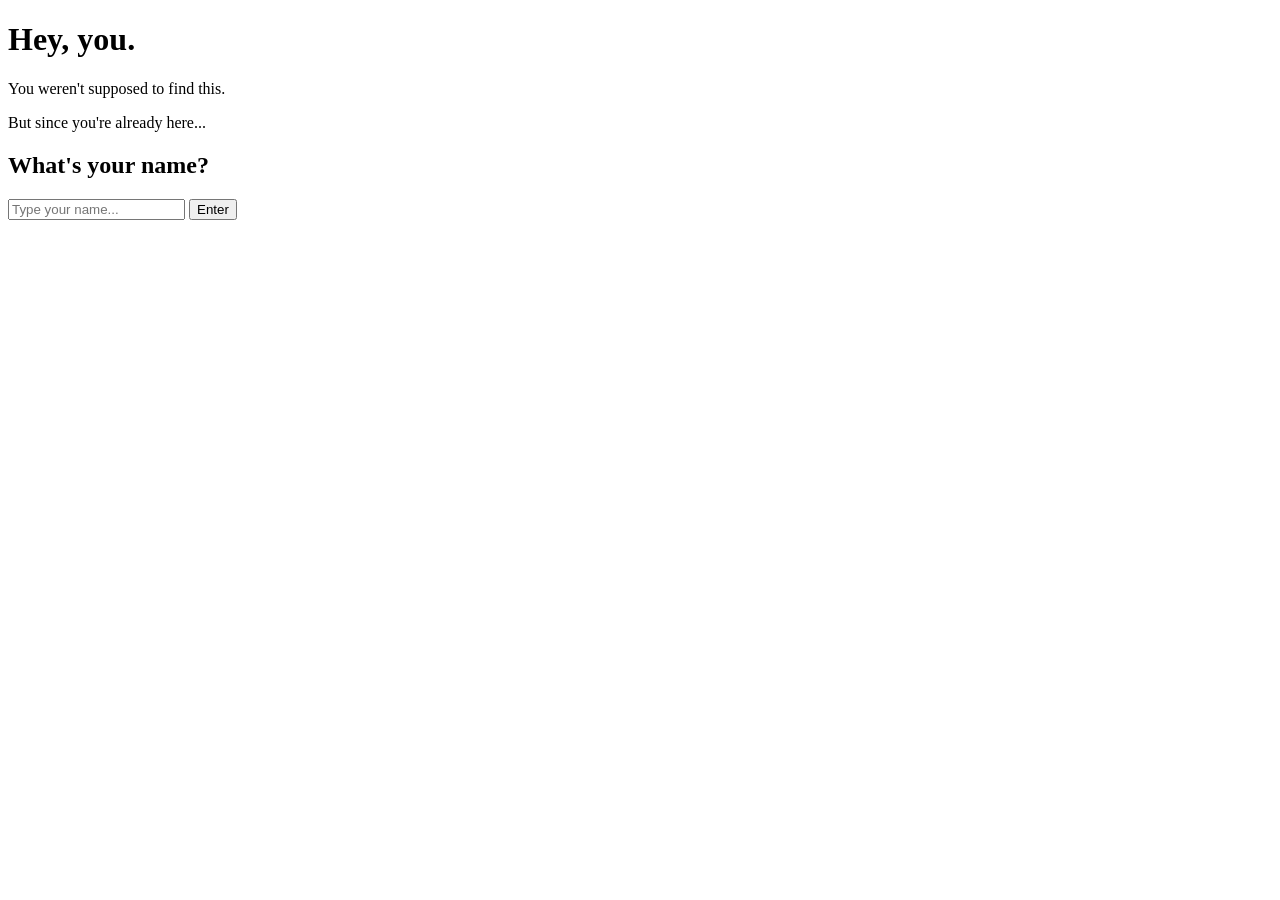
==== index.html @ 3de13f0b "Create index.html" ====
<!DOCTYPE html>
<html>
<head>
    <title>For Davis!</title>
</head>

<body>

    <h1>Hey, you.</h1>

    <p>You weren't supposed to find this.</p>

    <p>But since you're already here...</p>

    <h2>What's your name?</h2>

    <input type="text" placeholder="Type your name...">

    <button>Enter</button>

</body>
</html>
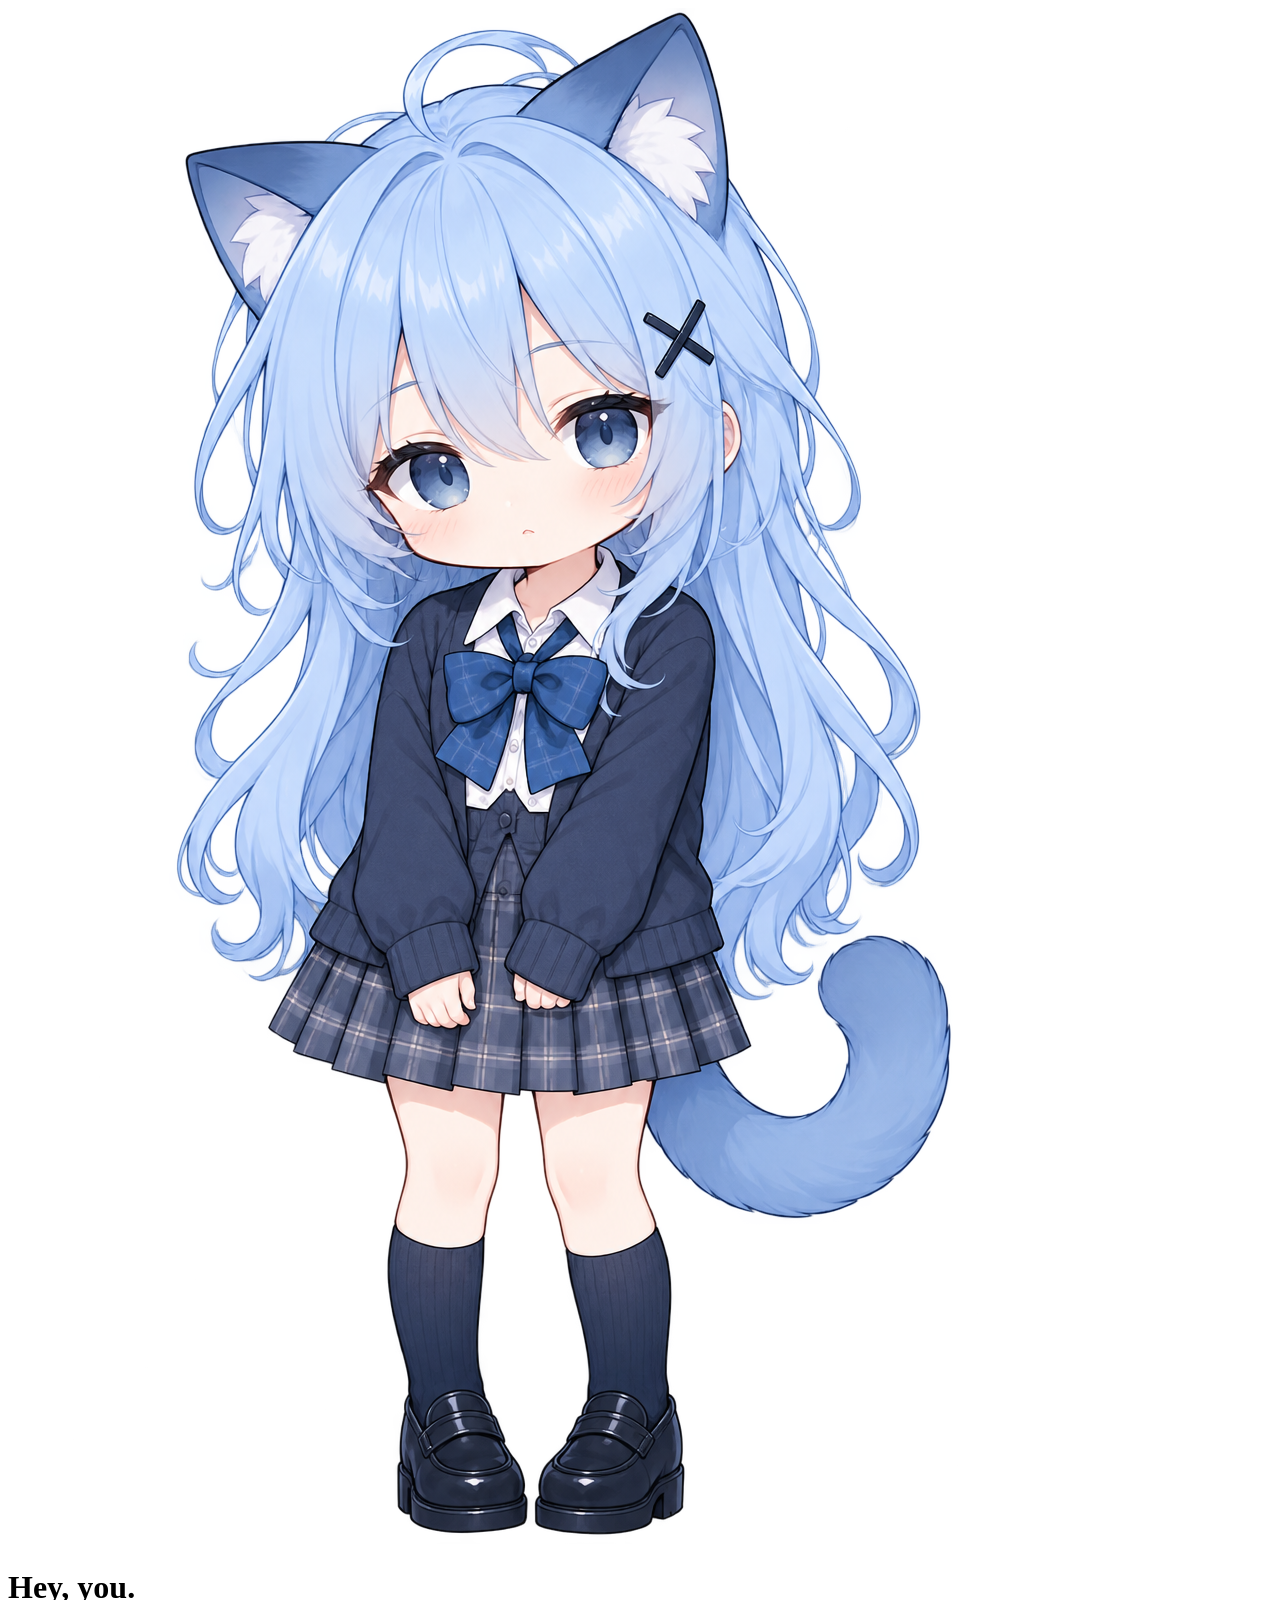
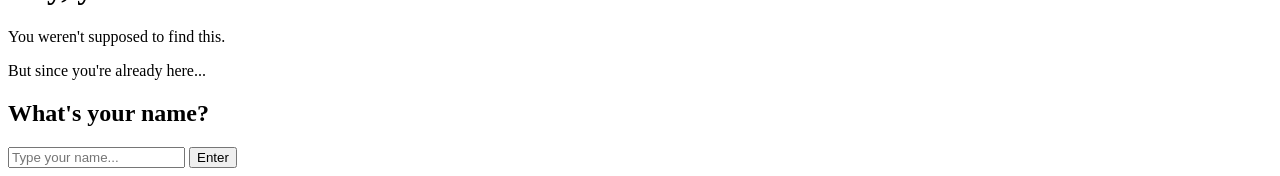
==== commit a4ad4eeb: "Add character to homepage" ====
--- a/index.html
+++ b/index.html
@@ -6,6 +6,8 @@
 
 <body>
 
+    <img src="images/el full body chibi front.png" alt="A mysterious little cat girl">
+    
     <h1>Hey, you.</h1>
 
     <p>You weren't supposed to find this.</p>
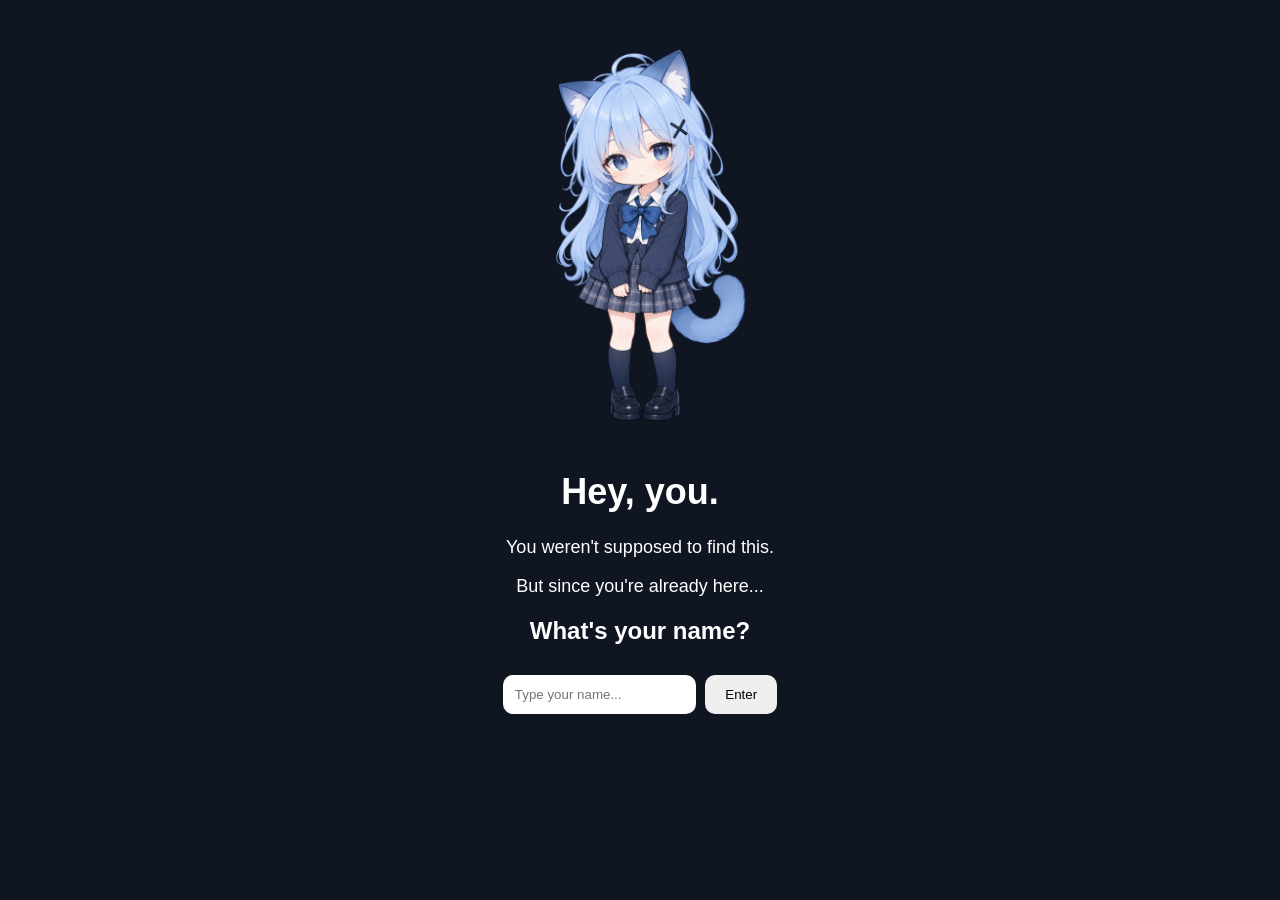
==== commit 66c3026b: "Connect CSS to homepage" ====
--- a/index.html
+++ b/index.html
@@ -2,6 +2,7 @@
 <html>
 <head>
     <title>For Davis!</title>
+    <link rel="stylesheet" href="style.css">
 </head>
 
 <body>
--- a/style.css
+++ b/style.css
@@ -0,0 +1,35 @@
+body {
+    background: #101522;
+    color: white;
+    font-family: Arial, sans-serif;
+    text-align: center;
+    padding: 40px;
+}
+
+img {
+    width: 250px;
+    margin-bottom: 20px;
+}
+
+h1 {
+    font-size: 36px;
+}
+
+p {
+    font-size: 18px;
+}
+
+input {
+    padding: 12px;
+    border-radius: 10px;
+    border: none;
+    margin-top: 10px;
+}
+
+button {
+    padding: 12px 20px;
+    border-radius: 10px;
+    border: none;
+    margin-left: 5px;
+    cursor: pointer;
+}
